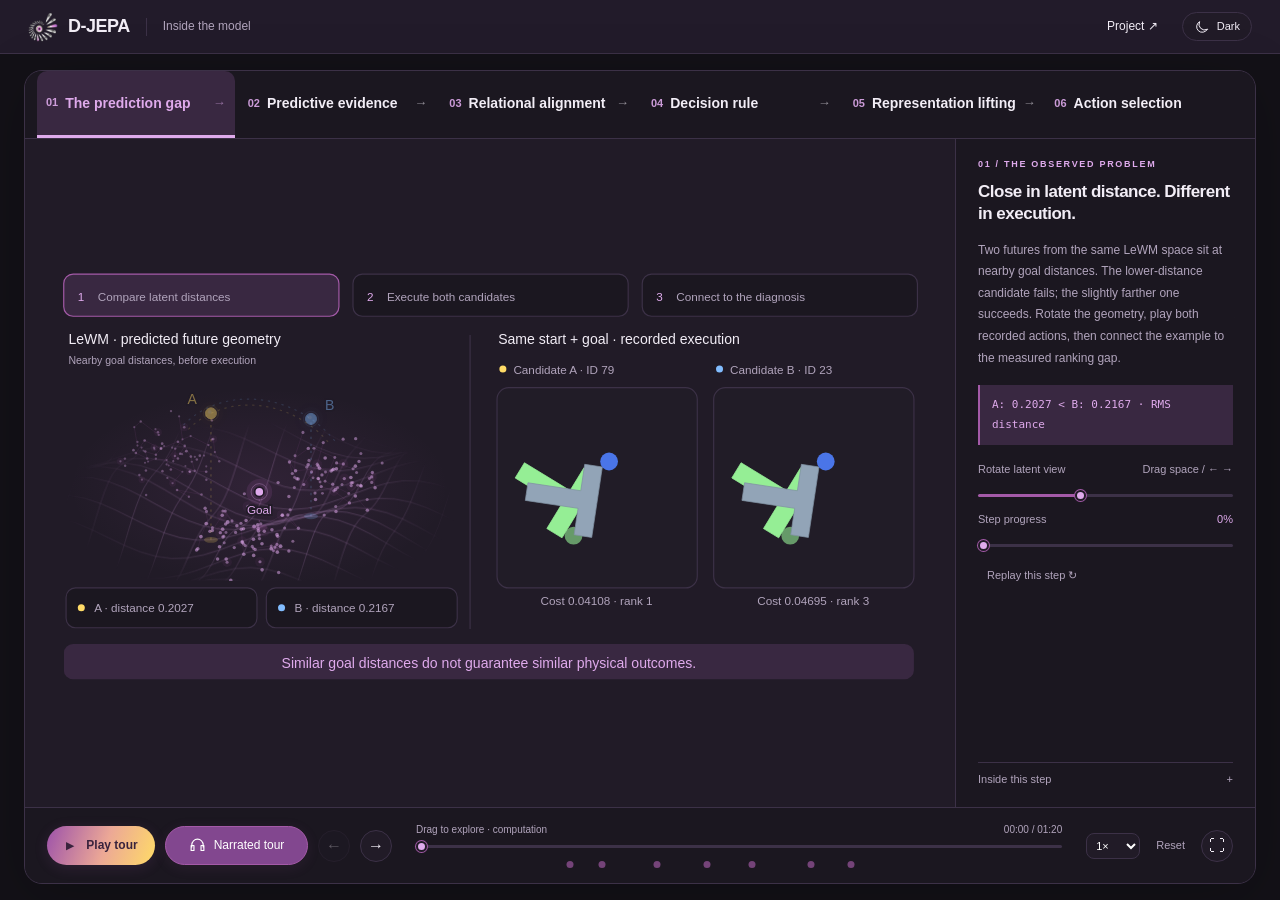
==== docs/explainer.html @ 0fd07d0a "feat: publish anonymous research release" ====
<!DOCTYPE html>
<html lang="en" data-theme="dark">
<head>
  <meta charset="utf-8">
  <meta name="viewport" content="width=device-width, initial-scale=1">
  <meta name="description" content="An interactive tour of D-JEPA: explore candidate futures, relational alignment, complementary predictive geometries and decision-aligned future representations.">
  <meta name="theme-color" content="#19151E">
  <meta property="og:title" content="Inside D-JEPA · Interactive method explainer">
  <meta property="og:description" content="Follow a candidate future from prediction to relational alignment and native-distance selection.">
  <link rel="canonical" href="https://anonymous-for-sub.github.io/D-JEPA/explainer.html">
  <link rel="icon" type="image/svg+xml" href="static/images/branding/jepa-icon-dark.svg" id="site-icon">
  <link rel="stylesheet" href="static/css/explainer.css">
  <title>Inside D-JEPA · An interactive explainer</title>
  <script>try { document.documentElement.dataset.theme = localStorage.getItem('djepa-theme') === 'light' ? 'light' : 'dark'; } catch (_) {}</script>
  <script type="module" src="static/js/explainer.js"></script>
</head>
<body>
  <a class="skip-link" href="#explorer">Skip to interactive diagram</a>
  <header class="explainer-header">
    <a class="brand" href="index.html" aria-label="Back to the D-JEPA project"><img class="logo-dark" src="static/images/branding/jepa-icon-dark.svg" width="30" height="30" alt=""><img class="logo-light" src="static/images/branding/jepa-icon-light.svg" width="30" height="30" alt=""><b>D-JEPA</b><span class="header-divider"></span><span>Inside the model</span></a>
    <div id="narration-caption" class="narration-caption" hidden><p id="narration-subtitle"></p><p id="narration-status" role="status"></p></div>
    <button id="narration-exit" class="narration-exit" type="button" aria-label="Exit narrated tour" title="Exit narration" hidden>×</button>
    <nav aria-label="Page navigation"><a href="index.html">Project <span aria-hidden="true">↗</span></a></nav>
    <button class="theme-toggle" id="theme-toggle" type="button" aria-label="Switch to light theme" aria-pressed="true"><svg viewBox="0 0 24 24" aria-hidden="true"><path class="moon" d="M20 15.5A8.5 8.5 0 0 1 8.5 4 8.5 8.5 0 1 0 20 15.5Z"/><g class="sun"><circle cx="12" cy="12" r="4"/><path d="M12 2v2m0 16v2M2 12h2m16 0h2M5 5l1.5 1.5m11 11L19 19M5 19l1.5-1.5m11-11L19 5"/></g></svg><span id="theme-label">Dark</span></button>
  </header>
  <main>
    <section id="explorer" class="workbench" aria-label="Interactive D-JEPA workbench">
      <nav id="chapters" class="chapter-tabs" aria-label="Method stages">
        <button type="button" data-stage="0" aria-current="step"><span>01</span>The prediction gap<i aria-hidden="true">→</i></button>
        <button type="button" data-stage="1"><span>02</span>Predictive evidence<i aria-hidden="true">→</i></button>
        <button type="button" data-stage="2"><span>03</span>Relational alignment<i aria-hidden="true">→</i></button>
        <button type="button" data-stage="3"><span>04</span>Decision rule<i aria-hidden="true">→</i></button>
        <button type="button" data-stage="4"><span>05</span>Representation lifting<i aria-hidden="true">→</i></button>
        <button type="button" data-stage="5"><span>06</span>Action selection<i aria-hidden="true">→</i></button>
      </nav>
      <div class="stage-topline"><span id="focus-label">A shared start. Different actions.</span><span id="data-badge" class="small-tag">RECORDED EXECUTION</span></div>
      <div id="focus-panel" class="stage-layout">
        <div class="stage-canvas">
          <svg id="architecture" class="context-strip" viewBox="0 0 760 42" role="img" aria-label="Active computation path"></svg>
          <div id="diagram-viewport">
            <svg id="detail-visual" viewBox="0 0 760 360" role="img" aria-label="Selected stage detail"></svg>
            <section id="model-map" aria-label="Locate the operation inside D-JEPA" hidden>
              <div class="model-map-toolbar"><div class="model-map-tabs" role="group" aria-label="Architecture view"><button data-map-mode="overview" aria-pressed="true">Overview</button><button data-map-mode="predictor" aria-pressed="false">Predictor adaptation</button><button data-map-mode="lifting" aria-pressed="false">Ordinal realization</button><button data-map-mode="transport" aria-pressed="false">Temporal transport</button></div><button id="model-map-close" aria-label="Return to detailed animation">Back to detail ↗</button></div>
              <div class="model-map-heading"><h2 id="model-map-title"></h2><p id="model-map-note"></p></div>
              <div class="model-map-canvas"><svg viewBox="0 0 830 375" role="img" aria-label="D-JEPA architecture and active module"></svg></div>
            </section>
            <div id="matrix-tooltip" role="status" hidden></div>
          </div>
          <div id="candidate-controls" class="candidate-controls" aria-label="Trace a candidate"></div>
          <p id="visual-caption" class="visual-caption"></p>
        </div>
        <aside class="inspector">
          <div class="inspector-copy" aria-live="polite">
            <p id="detail-kicker" class="eyebrow"></p><h1 id="detail-title"></h1>
            <p id="detail-description"></p>
          </div>
          <button id="model-map-toggle" class="model-map-toggle" aria-expanded="false" aria-controls="model-map" hidden>Locate in the world model <span aria-hidden="true">↗</span></button>
          <div id="detail-formula" class="formula"></div>
          <div id="stage-options" class="stage-options"></div>
          <div id="experiment-controls">
            <div class="source-control"><span>Predictive sources</span><div class="segmented" role="group" aria-label="Predictive source configuration"><button data-sources="2" aria-pressed="true">Two</button><button data-sources="4" aria-pressed="false">Four</button></div></div>
            <label class="strength-control"><span>Correction bound <output id="strength-value" for="strength">0.20</output></span><input id="strength" type="range" min="0" max="0.2" step="0.005" value="0.2" aria-label="Illustrative correction bound"></label>
            <div class="selection-readout"><span>Base <b id="base-choice">B</b></span><span>→</span><span>Aligned <b id="aligned-choice">A</b></span></div>
          </div>
          <details class="technical-note"><summary>Inside this step <span>+</span></summary><p id="detail-fact"></p><p id="model-note"></p></details>
          <button id="supervision-toggle" class="quiet-button" aria-expanded="false" aria-controls="supervision-panel">Training supervision ↗</button>
        </aside>
      </div>
      <div class="playback">
        <button id="play" class="play-button" aria-label="Play guided tour"><span id="play-symbol">▶</span><span id="play-label">Play tour</span></button>
        <button id="narration-play" class="narration-button" type="button" aria-label="Play narrated tour" aria-pressed="false"><svg viewBox="0 0 24 24" aria-hidden="true"><path d="M4 14v-3a8 8 0 0 1 16 0v3M4 12H3v7h4v-7Zm16 0h1v7h-4v-7Z"/></svg><span id="narration-play-label">Narrated tour</span></button>
        <button id="narration-mute" class="narration-mute" type="button" aria-label="Mute narration" aria-pressed="false" hidden><svg viewBox="0 0 24 24" aria-hidden="true"><path d="M4 9h4l5-4v14l-5-4H4ZM17 8a6 6 0 0 1 0 8M20 5a10 10 0 0 1 0 14"/></svg><span id="narration-mute-label">Sound</span></button>
        <button id="previous" class="icon-button" aria-label="Previous stage">←</button>
        <button id="next" class="icon-button" aria-label="Next stage">→</button>
        <div class="timeline"><div class="timeline-meta"><span id="timeline-label">Candidate futures</span><output id="tour-time">00:00 / 01:20</output></div><input id="tour-seek" type="range" min="0" max="80.36" step=".02" value="0" aria-label="Guided tour timeline"></div>
        <label class="speed-label"><span class="sr-only">Playback speed</span><select id="speed" aria-label="Tour playback speed"><option value=".5">0.5×</option><option value="1" selected>1×</option><option value="1.5">1.5×</option><option value="2">2×</option></select></label>
        <button id="reset" class="quiet-button">Reset</button>
        <button id="fullscreen" class="icon-button" aria-label="Enter fullscreen">⛶</button>
      </div>
      <dialog id="supervision-panel">
        <button id="close-supervision" class="dialog-close" aria-label="Close training explanation">×</button>
        <p class="eyebrow">LEARNING FROM EXECUTED OUTCOMES</p><h2>Teach the relations that determine the action.</h2>
        <div class="training-flow"><span>Candidate futures</span><i>→</i><span>Executed outcomes</span><i>→</i><span>Relational alignment</span></div>
        <p>Successful candidates receive decision mass. Local success–failure pairs sharpen the action boundary; the correction penalty keeps the update localized.</p>
        <div class="formula">L = L<sub>success</sub> + λ<sub>local</sub>L<sub>local</sub> + λ<sub>trust</sub>‖δ‖²</div>
        <p class="dialog-note">Outcomes supervise training. At selection time, the operator consumes predictive evidence.</p>
      </dialog>
      <dialog id="validation-dialog" aria-labelledby="validation-video-title">
        <button id="close-validation" class="dialog-close" aria-label="Close task video">×</button>
        <p class="eyebrow">CROSS-TASK VALIDATION</p>
        <h2 id="validation-video-title"></h2>
        <video id="validation-full-video" controls muted playsinline preload="none"></video>
        <p id="validation-video-detail"></p>
        <a id="validation-video-link" target="_blank" rel="noopener">Open original video ↗</a>
      </dialog>
      <noscript>Enable JavaScript to explore the model, or return to the <a href="index.html">project page</a>.</noscript>
    </section>
  </main>
</body>
</html>
---- docs/static/css/explainer.css ----
:root{color-scheme:light;--page:#f6f4f8;--surface:#faf8fc;--panel:#fff;--chrome:#eee8f2;--ink:#302636;--muted:#766b80;--line:#e6dfeb;--purple:#a45aa8;--accent:#903da0;--purple-soft:#f1e4f5;--gold:#b37922;--gold-fill:#fff3d8;--blue:#8194ab;--peach:#eca896;--scene-bg:#fff;--shadow:0 12px 60px #3420390a}
:root[data-theme=dark]{color-scheme:dark;--page:#131117;--surface:#1b1720;--panel:#211b27;--chrome:#221b2a;--ink:#f2edf6;--muted:#b1a4bc;--line:#3c3147;--accent:#dfaaec;--purple-soft:#392841;--gold:#ffdb67;--gold-fill:#3c3222;--blue:#92a4b7;--scene-bg:#211c27;--shadow:0 12px 60px #0003}
*{box-sizing:border-box}body{margin:0;font:14px/1.6 -apple-system,BlinkMacSystemFont,"Segoe UI",Arial,sans-serif;color:var(--ink);background:var(--page)}button,input,select{font:inherit}button,a,input,select{-webkit-tap-highlight-color:transparent}button{cursor:pointer;color:inherit}a{color:inherit;text-decoration:none}button,select{border:1px solid var(--line);background:var(--panel)}button:disabled{opacity:.3;cursor:default}a:hover,button:hover{color:var(--accent)}:focus-visible{outline:2px solid var(--accent);outline-offset:3px}p,h1,h2{margin:0}[hidden]{display:none!important}.sr-only{position:absolute;width:1px;height:1px;overflow:hidden;clip-path:inset(50%)}.skip-link{position:absolute;top:-100px;z-index:50;padding:12px;background:var(--panel)}.skip-link:focus{top:0}
.explainer-header{height:54px;padding-inline:28px;display:flex;align-items:center;gap:24px;border-bottom:1px solid var(--line);background:var(--chrome)}.brand{display:flex;align-items:center;gap:10px}.brand b{font-size:18px;letter-spacing:-.5px}.brand>span:last-child{font-size:12px;color:var(--muted)}.header-divider{width:1px;height:18px;background:var(--line);margin-inline:6px}.logo-light{display:block}.logo-dark{display:none}[data-theme=dark] .logo-dark{display:block}[data-theme=dark] .logo-light{display:none}.explainer-header nav{margin-left:auto;font-size:12px}.theme-toggle{display:flex;align-items:center;gap:7px;padding:5px 11px;border-radius:22px;font-size:11px}.theme-toggle svg{width:16px;height:16px;fill:none;stroke:currentColor;stroke-width:1.5;stroke-linecap:round}.moon{display:none}[data-theme=dark] .moon{display:block}[data-theme=dark] .sun{display:none}
main{height:calc(100dvh - 54px);padding:16px 24px}.workbench{max-width:1640px;height:100%;margin:auto;display:grid;grid-template-rows:54px 38px minmax(0,1fr) 76px;position:relative;border:1px solid var(--line);border-radius:18px;background:var(--panel);box-shadow:var(--shadow);overflow:hidden}.workbench:fullscreen{max-width:none;width:100vw;height:100dvh;border:0;border-radius:0}.chapter-tabs{display:grid;grid-template-columns:repeat(6,minmax(0,1fr));border-bottom:1px solid var(--line);padding-inline:12px;background:var(--surface)}.chapter-tabs button{border:0;border-bottom:2px solid transparent;background:none;padding:0 7px;display:flex;align-items:center;gap:8px;color:var(--muted);font-size:11px;white-space:nowrap}.chapter-tabs button>span{font-size:9px;opacity:.65}.chapter-tabs button i{font-style:normal;margin-left:auto;opacity:.4}.chapter-tabs button:last-child i{display:none}.chapter-tabs button[aria-current=step]{color:var(--accent);border-color:var(--accent)}.chapter-tabs button.past{color:var(--ink)}.stage-topline{display:flex;align-items:center;justify-content:space-between;padding:0 22px;font-size:11px;color:var(--muted)}.small-tag{font-size:9px;letter-spacing:1px;border:1px solid var(--line);padding:2px 7px;border-radius:20px}.stage-layout{display:grid;grid-template-columns:minmax(0,1fr) 300px;min-height:0}.stage-canvas{display:grid;grid-template-rows:40px minmax(0,1fr) 36px 38px;min-width:0;min-height:0;padding:0 20px}.context-strip{width:100%;height:40px}.context-strip .svg-small{font-size:11px}#diagram-viewport{min-height:0;position:relative;display:flex;align-items:center;justify-content:center;isolation:isolate}#detail-visual{width:100%;height:100%;overflow:visible;font-family:Arial,sans-serif}.inspector{border-left:1px solid var(--line);padding:18px 22px;overflow-y:auto;scrollbar-width:thin;display:flex;flex-direction:column;gap:16px;background:var(--surface)}.eyebrow{font-size:9px;letter-spacing:1.7px;color:var(--accent);font-weight:600}h1{font-size:clamp(21px,1.75vw,28px);line-height:1.25;letter-spacing:-.8px;font-weight:550;margin:10px 0 14px}.inspector-copy>p:last-child{font-size:12px;color:var(--muted);line-height:1.8}.formula{border-left:2px solid var(--purple);background:var(--purple-soft);padding:10px 12px;font:11px/1.8 "SFMono-Regular",Consolas,monospace;overflow-wrap:anywhere;color:var(--accent)}.stage-options{display:flex;flex-wrap:wrap;align-items:center;gap:8px;font-size:11px}.stage-options label{display:flex;align-items:center;gap:9px;color:var(--muted)}.stage-options select{padding:4px 8px;border-radius:8px}.stage-options button,.quiet-button{font-size:11px;padding:5px 9px;border-radius:18px}.quiet-button{border:0;background:transparent;color:var(--muted)}.stage-options .lifting-control{width:100%;flex-direction:column;align-items:stretch}.lifting-control span{display:flex;justify-content:space-between}.stage-options details p{font-size:11px;color:var(--muted)}.segmented{display:inline-flex;padding:3px;border:1px solid var(--line);border-radius:25px;background:var(--panel)}.segmented button{font-size:10px;border:0;border-radius:20px;padding:4px 10px;background:none;color:var(--muted)}.segmented button[aria-pressed=true]{background:var(--purple-soft);color:var(--accent)}#experiment-controls{display:flex;flex-direction:column;gap:14px}.source-control{display:flex;justify-content:space-between;align-items:center;font-size:11px;color:var(--muted)}.strength-control{display:flex;flex-direction:column;gap:7px}.strength-control>span{display:flex;justify-content:space-between;font-size:11px;color:var(--muted)}input[type=range]{width:100%;accent-color:var(--purple);height:15px;margin:0;cursor:pointer}output{font-variant-numeric:tabular-nums;color:var(--accent)}.selection-readout{display:flex;justify-content:center;gap:20px;align-items:center;font-size:11px;color:var(--muted)}.selection-readout b{font-size:18px;font-weight:500;color:var(--gold);margin-left:8px}.selection-readout>span:last-child b{color:var(--accent)}.technical-note{border-top:1px solid var(--line);padding-top:8px;margin-top:auto}summary{cursor:pointer;font-size:11px;color:var(--muted);list-style:none}summary::-webkit-details-marker{display:none}summary span{float:right}.technical-note p{font-size:11px;color:var(--muted);line-height:1.7;margin-top:10px}#supervision-toggle{text-align:left;padding:0;color:var(--accent)}
.candidate-controls{display:flex;align-items:center;justify-content:center;gap:8px}.candidate-controls>span{font-size:10px;color:var(--muted);margin-right:8px}.candidate-controls button{font-size:11px;min-width:29px;height:28px;border-radius:20px;padding:0 9px;transition:background .2s,border-color .2s}.candidate-controls button[aria-pressed=true]{background:var(--purple-soft);border-color:var(--purple);color:var(--accent)}.visual-caption{max-width:770px;justify-self:center;text-align:center;font-size:10px;line-height:1.6;color:var(--muted);padding-top:6px}.playback{display:flex;align-items:center;gap:10px;border-top:1px solid var(--line);padding:10px 22px;background:var(--surface)}.play-button{border:0;border-radius:24px;background:var(--purple-soft);color:var(--accent);font-size:12px;min-width:108px;padding:10px 13px;display:flex;align-items:center;justify-content:center;gap:10px}#play-symbol{font-size:10px;width:12px}.icon-button{width:32px;height:32px;border-radius:50%;font-size:16px}.timeline{flex:1;min-width:80px;margin-inline:14px}.timeline-meta{display:flex;justify-content:space-between;gap:12px;font-size:10px;color:var(--muted);margin-bottom:3px}.timeline-meta output{font-size:10px;color:var(--muted)}.speed-label select{font-size:11px;border-radius:8px;padding:5px}.playback .quiet-button{padding-inline:6px}dialog{max-width:590px;width:calc(100% - 40px);border:1px solid var(--line);border-radius:20px;padding:32px;background:var(--panel);color:var(--ink);box-shadow:var(--shadow)}dialog::backdrop{background:#15101ccc;backdrop-filter:blur(7px)}dialog h2{font-size:25px;line-height:1.3;letter-spacing:-.5px;margin:15px 0}dialog p{font-size:13px;color:var(--muted)}dialog .formula{margin-block:18px}.dialog-close{position:absolute;right:14px;top:10px;border:0;background:none;font-size:24px}.training-flow{display:flex;align-items:center;gap:12px;margin:24px 0;font-size:11px}.training-flow span{border:1px solid var(--line);padding:10px;border-radius:10px}.training-flow i{font-style:normal;color:var(--accent)}.dialog-note{font-size:11px}
.svg-label{fill:var(--ink);font-size:12px;font-weight:500}.svg-small{fill:var(--muted);font-size:10px}.svg-tiny{fill:var(--muted);font-size:9px}.svg-mono{fill:var(--muted);font:10px Consolas,monospace}.svg-title{fill:var(--ink);font-size:16px;font-weight:500}.svg-accent{fill:var(--accent)}.svg-gold{fill:var(--gold)}.svg-hero{fill:var(--ink);font-size:22px;letter-spacing:-.5px}.detail-line{fill:none;stroke:var(--line)}.trace-line{fill:none;stroke:var(--purple);stroke-width:2;stroke-linecap:round}.attention-edge{fill:none;stroke:var(--purple)}.candidate-mark{cursor:pointer}.candidate-mark:hover .candidate-hit,.candidate-mark:focus-visible .candidate-hit{stroke:var(--accent);stroke-width:1.5}.candidate-mark:focus-visible{outline:none}.matrix-cell{cursor:crosshair}.matrix-cell:hover rect{stroke:var(--gold);stroke-width:2;opacity:1}.phase-group{transition:opacity .35s}.trace-badge{fill:var(--purple-soft);stroke:var(--purple)}#matrix-tooltip{position:absolute;bottom:10px;left:50%;transform:translateX(-50%);border:1px solid var(--line);background:var(--panel);padding:7px 13px;border-radius:9px;color:var(--ink);font:11px/1.5 Arial,sans-serif;box-shadow:var(--shadow);pointer-events:none;white-space:nowrap}.stage-enter{animation:stage-enter .45s ease both}@keyframes stage-enter{from{opacity:0;transform:translateY(8px)}to{opacity:1;transform:translateY(0)}}.running .attention-edge{stroke-dasharray:5 7;animation:flow 1.5s linear infinite}@keyframes flow{to{stroke-dashoffset:-48}}.record-chip{fill:var(--gold-fill);stroke:var(--gold)}.phase-status{font-size:10px;color:var(--accent)}
@media(min-width:1550px){.stage-layout{grid-template-columns:minmax(0,1fr) 340px}.inspector{padding:25px 28px;gap:20px}}
@media(max-height:800px) and (min-width:901px){main{padding:10px 18px}.workbench{grid-template-rows:46px 32px minmax(0,1fr) 65px}.stage-canvas{grid-template-rows:32px minmax(0,1fr) 32px 34px}.context-strip{height:32px}.inspector{padding:12px 17px;gap:11px}h1{font-size:22px;margin:8px 0 10px}.inspector-copy>p:last-child{line-height:1.65;font-size:11px}.formula{padding:7px 10px;font-size:10px}.stage-options{gap:6px}#experiment-controls{gap:9px}.playback{padding:9px 18px}}
@media(max-width:1100px){.stage-layout{grid-template-columns:minmax(0,1fr) 260px}.chapter-tabs button{font-size:10px;gap:4px}.chapter-tabs button>span{display:none}.stage-canvas{padding-inline:12px}.inspector{padding-inline:15px}.stage-topline{padding-inline:16px}.chapter-tabs{padding-inline:8px}}
@media(max-width:900px){.explainer-header{padding-inline:16px}.brand>span:last-child{font-size:10px}.brand b{font-size:16px}.explainer-header nav{display:none}.theme-toggle{margin-left:auto}main{height:auto;min-height:calc(100dvh - 54px);padding:12px}.workbench{height:auto;grid-template-rows:48px 38px auto 70px;overflow:clip}.chapter-tabs{overflow-x:auto;display:flex}.chapter-tabs button{min-width:max-content;padding-inline:12px;gap:8px;font-size:11px}.chapter-tabs button i{display:none}.stage-layout{display:flex;flex-direction:column}.stage-canvas{height:430px;padding:0 9px;grid-template-rows:32px minmax(0,1fr) 36px 44px}.inspector{border-left:0;border-top:1px solid var(--line);padding:20px;overflow:visible;gap:14px}.inspector h1{font-size:25px}.technical-note{margin-top:0}.stage-topline{font-size:10px;gap:8px}.small-tag{font-size:8px;letter-spacing:.5px}.playback{padding-inline:12px;gap:6px;position:sticky;bottom:0;z-index:5}.playback .quiet-button,.playback #fullscreen{display:none}.timeline{margin-inline:4px}.timeline-meta #timeline-label{display:none}.timeline-meta{justify-content:flex-end}.play-button{min-width:82px;padding:9px;font-size:10px}.icon-button{width:26px;height:26px}.visual-caption{font-size:9px}.workbench:fullscreen .stage-layout{overflow-y:auto}.workbench:fullscreen{grid-template-rows:48px 38px minmax(0,1fr) 70px}.source-control{justify-content:flex-start;gap:16px}}
input[type=range]{appearance:none;-webkit-appearance:none;background:transparent;height:16px}input[type=range]::-webkit-slider-runnable-track{height:3px;border-radius:4px;background:linear-gradient(to right,var(--purple) var(--fill,0%),var(--line) var(--fill,0%))}input[type=range]::-webkit-slider-thumb{appearance:none;-webkit-appearance:none;width:11px;height:11px;margin-top:-4px;border:2px solid var(--panel);border-radius:50%;background:var(--accent);box-shadow:0 0 0 1px var(--purple)}input[type=range]::-moz-range-track{height:3px;border-radius:4px;background:var(--line)}input[type=range]::-moz-range-progress{height:3px;background:var(--purple)}input[type=range]::-moz-range-thumb{width:9px;height:9px;border:2px solid var(--panel);border-radius:50%;background:var(--accent)}.record-hit{cursor:pointer}.record-hit:hover,.record-hit:focus-visible{stroke:var(--accent);stroke-width:1.5;outline:none}
@media(max-width:900px){.context-strip{display:block;height:0;visibility:hidden}.stage-canvas{grid-template-rows:0 minmax(0,1fr) 36px 44px}.stage-canvas #detail-visual{overflow:hidden}#diagram-viewport:not(.recorded){overflow-x:auto;justify-content:flex-start}#diagram-viewport:not(.recorded) #detail-visual{min-width:680px;flex-shrink:0}}
.compare-button{width:100%;border:1px solid var(--purple)!important;color:var(--accent);background:var(--purple-soft);touch-action:none;user-select:none}.compare-button[aria-pressed=true]{background:var(--gold-fill);border-color:var(--gold)!important;color:var(--gold)}.timeline{position:relative}.timeline-markers{height:8px;position:relative;margin-inline:5px}.timeline-markers button{position:absolute;transform:translateX(-50%);top:0;width:7px;height:7px;border:0;border-radius:50%;background:var(--purple);padding:0;opacity:.65}.timeline-markers button:hover,.timeline-markers button:focus-visible{opacity:1;background:var(--gold);outline-offset:2px}.trace-muted{opacity:.20!important}.boundary-muted{opacity:.30}.trace-focused>circle{stroke:var(--accent);stroke-width:1.5}[data-lift-step]{cursor:pointer;outline:none}[data-lift-step]:hover rect,[data-lift-step]:focus-visible rect{stroke:var(--accent);stroke-width:1.5}.timeline-meta{margin-bottom:0}.stage-options .compare-button{font-size:10px;padding-block:6px}
[data-evidence-step]{cursor:pointer;outline:none}[data-evidence-step]:hover rect,[data-evidence-step]:focus-visible rect{stroke:var(--accent);stroke-width:1.5}html[data-stage="1"] .strength-control,html[data-stage="1"] .selection-readout{display:none}
[data-problem-step]{cursor:pointer;outline:none}[data-problem-step]:hover rect,[data-problem-step]:focus-visible rect{stroke:var(--accent);stroke-width:1.5}
#pair-orbit-hit{cursor:grab;touch-action:none;outline:none}#pair-orbit-hit:active{cursor:grabbing}#pair-orbit-hit:focus-visible{stroke:var(--purple);stroke-dasharray:3 5}#pair-clock{font-variant-numeric:tabular-nums}
.validation-media{width:100%;height:100%;display:flex;align-items:center;justify-content:center;overflow:hidden;border-radius:5px;background:var(--panel)}.validation-media video{width:100%;height:100%;object-fit:contain;display:block}.validation-hit{cursor:pointer;outline:none}.validation-hit:hover,.validation-hit:focus-visible{stroke:var(--accent);stroke-width:1.5}#validation-dialog{max-width:1100px;width:calc(100% - 44px);padding:26px}#validation-full-video{width:100%;max-height:66dvh;display:block;border-radius:10px;background:var(--panel);margin-block:16px}#validation-video-detail{font-size:12px}#validation-video-link{display:inline-block;margin-top:12px;font-size:12px;color:var(--accent)}
[data-relation-step]{cursor:pointer;outline:none}[data-relation-step]:hover rect,[data-relation-step]:focus-visible rect{stroke:var(--accent);stroke-width:1.5}
/* Clearer navigation, less peripheral chrome; scientific detail remains in the inspector. */
.stage-topline,.context-strip,.visual-caption{display:none!important}.workbench{grid-template-rows:68px minmax(0,1fr) 76px}.chapter-tabs{grid-row:1;padding-inline:12px;gap:4px}.stage-layout{grid-row:2}.playback{grid-row:3}.stage-canvas{grid-template-rows:minmax(0,1fr) 40px;padding-top:12px}#diagram-viewport{grid-row:1}.candidate-controls{grid-row:2}html[data-stage="0"] .stage-canvas{grid-template-rows:minmax(0,1fr)}html[data-stage="0"] .candidate-controls{display:none}.chapter-tabs button{font-size:14px;font-weight:600;gap:7px;color:var(--ink);padding-inline:9px;border-radius:10px 10px 0 0}.chapter-tabs button>span{display:inline;font-size:11px;opacity:.9;color:var(--accent)}.chapter-tabs button i{font-size:13px;opacity:.55}.chapter-tabs button[aria-current=step]{background:var(--purple-soft);border-bottom-width:3px}.play-button{background:linear-gradient(110deg,#A45AA8 5%,#ECA896 54%,#FFDB67 100%);color:#39233D;font-weight:650;box-shadow:0 3px 14px #a45aa826}.play-button:hover{color:#39233D;filter:brightness(1.06)}
@media(max-width:1200px) and (min-width:901px){.chapter-tabs button{font-size:12px;padding-inline:5px;gap:5px}.chapter-tabs button i{display:none}}
@media(max-width:900px){.workbench{grid-template-rows:62px auto 70px}.workbench:fullscreen{grid-template-rows:62px minmax(0,1fr) 70px}.chapter-tabs button{font-size:14px;padding-inline:14px;gap:8px}.chapter-tabs button>span{display:inline}.stage-canvas{grid-template-rows:minmax(0,1fr) 40px}.play-button{font-size:12px}.workbench:fullscreen .stage-layout{grid-row:2}}
@media(prefers-reduced-motion:reduce){*,*:before,*:after{animation:none!important;transition:none!important}}
/* The model locator occupies the existing canvas, never another page section. */
.model-map-toggle{display:flex;align-items:center;justify-content:space-between;width:100%;border:1px solid var(--line);border-radius:9px;padding:8px 10px;background:var(--panel);color:var(--accent);font-size:11px;text-align:left}
.model-map-toggle[aria-expanded=true]{border-color:var(--purple);background:var(--purple-soft)}
#model-map{position:absolute;inset:0;z-index:3;display:grid;grid-template-rows:auto auto minmax(0,1fr);background:var(--panel);padding:5px 7px 8px;animation:map-enter .4s ease both}
.model-map-toolbar{display:flex;justify-content:space-between;align-items:center;gap:8px;padding:0 8px 12px}.model-map-tabs{display:flex;gap:3px;padding:3px;border:1px solid var(--line);border-radius:20px;background:var(--surface)}.model-map-tabs button{border:0;background:none;border-radius:16px;font-size:11px;padding:5px 10px;color:var(--muted)}.model-map-tabs button[aria-pressed=true]{background:var(--purple-soft);color:var(--accent)}#model-map-close{border:0;background:none;font-size:11px;color:var(--muted);white-space:nowrap}
.model-map-heading{padding:0 13px 5px}.model-map-heading h2{font-size:19px;line-height:1.3;font-weight:550;letter-spacing:-.4px}.model-map-heading p{font-size:11px;line-height:1.5;color:var(--muted);margin-top:5px}.model-map-canvas{min-height:0;display:flex;align-items:center;justify-content:center;overflow:auto}.model-map-canvas svg{display:block;width:100%;height:100%;font-family:Arial,sans-serif;max-height:480px}
.map-node rect{fill:var(--surface);stroke:var(--line);stroke-width:1.2}.map-predictor>rect{fill:var(--surface);stroke:var(--blue);stroke-opacity:.6;stroke-width:1.2}.map-node.map-active rect{fill:var(--purple-soft);stroke:var(--purple);stroke-width:1.5;fill-opacity:var(--map-light,1)}.map-label{font-size:12px;fill:var(--ink);font-weight:500}.map-small{font-size:10px;fill:var(--muted)}.map-takeaway{font-size:12px;fill:var(--accent)}.map-wire{fill:none;stroke:var(--muted);stroke-width:1.1;stroke-opacity:.5}.map-complementary{stroke-dasharray:4 4}.map-flow{fill:none;stroke:var(--purple);stroke-width:2;stroke-linecap:round}.map-packet{fill:var(--gold)}
.model-map-tabs{max-width:100%;overflow-x:auto}.model-map-tabs button{flex-shrink:0}
.model-map-open>#detail-visual{visibility:hidden}
[data-map-node=projection] text{font-size:10px}
#diagram-viewport.model-map-open>#detail-visual{opacity:0;pointer-events:none;transform:scale(.96);min-width:0!important}#detail-visual{transition:opacity .3s ease,transform .4s ease}.model-map-open~.candidate-controls{visibility:hidden}
@keyframes map-enter{from{opacity:0;transform:scale(.97)}to{opacity:1;transform:scale(1)}}
@media(max-width:1100px){.model-map-tabs button{font-size:10px;padding:5px 7px}.model-map-heading h2{font-size:17px}}
@media(max-width:900px){#model-map{padding:5px 0}.model-map-toolbar{flex-wrap:wrap;padding-bottom:8px}.model-map-heading{padding-inline:8px}.model-map-canvas{justify-content:flex-start}.model-map-canvas svg{min-width:690px;flex-shrink:0}.model-map-heading p{font-size:11px}.model-map-heading h2{font-size:17px}.model-map-tabs button{font-size:10px}}
/* Softer inspector hierarchy and bright, theme-aware measured-pair beacons. */
:root{--pair-a:#FFDB67;--pair-b:#82BDFF;--pair-a-label:#916900;--pair-b-label:#286BBE;--caption-gold:#916900}
:root[data-theme=dark]{--pair-a-label:#FFDB67;--pair-b-label:#82BDFF;--caption-gold:#FFDB67}
.inspector #detail-title{font-size:clamp(17px,1.3vw,21px);line-height:1.3;letter-spacing:-.5px}
.narration-caption #narration-subtitle{font-size:19px;color:var(--caption-gold);line-height:1.5}
@media(max-height:800px) and (min-width:901px){.inspector #detail-title{font-size:17px}}
@media(max-width:1100px) and (min-width:901px){.narration-caption #narration-subtitle{font-size:18px}}
@media(max-width:900px){.inspector #detail-title{font-size:20px}.narration-caption #narration-subtitle{font-size:17px}}
/* Narrated mode shares the workbench, but has its own audio-led controls. */
.narration-button,.narration-mute{display:flex;align-items:center;justify-content:center;gap:8px;flex-shrink:0;border-radius:24px;padding:9px 13px;font-size:12px;white-space:nowrap}.narration-button{background:#82478f;color:#fff;border-color:#a45aa8;box-shadow:0 3px 14px #a45aa81a;min-width:143px}.narration-button:hover{background:#9454a0;color:#fff}.narration-button[aria-pressed=true]{box-shadow:0 0 0 2px var(--panel),0 0 0 3px var(--purple)}.narration-button svg,.narration-mute svg{width:17px;height:17px;fill:none;stroke:currentColor;stroke-width:1.6;stroke-linecap:round;stroke-linejoin:round}.narration-mute{background:var(--purple-soft);color:var(--accent);padding-inline:10px;font-size:11px}.narration-mute[aria-pressed=true] svg{opacity:.4}.narration-caption{flex:1;min-width:0;text-align:center;max-width:1060px;margin:auto}.narration-caption p{font:16px/1.5 Arial,sans-serif;color:var(--ink);text-wrap:pretty}.narration-caption #narration-status{font-size:11px;line-height:1.3;color:var(--accent)}.narration-caption #narration-status:empty{display:none}.narration-exit{border:0;background:none;font-size:22px;color:var(--muted);padding:4px 8px}.narrating .explainer-header{height:104px;gap:16px}.narrating .brand .header-divider,.narrating .brand>span:last-child{display:none}.narrating main{height:calc(100dvh - 104px)}.narrating .timeline-markers{visibility:hidden}.narrating .explainer-header nav{margin-left:0;white-space:nowrap}.narrating .playback{gap:8px}.narrating .timeline{margin-inline:6px}
@media(max-width:1100px) and (min-width:901px){.narration-caption p{font-size:15px}.narration-mute span{display:none}.narration-button{min-width:130px;padding-inline:10px}}
@media(max-width:900px){.narrating .explainer-header{height:auto;min-height:112px;display:grid;grid-template-columns:1fr auto auto;padding:10px 16px;gap:6px 10px}.narrating .narration-caption{grid-row:2;grid-column:1/-1;min-height:66px;padding:5px 0}.narrating .narration-caption p{font-size:14px;line-height:1.45}.narrating .narration-exit{grid-column:2;grid-row:1}.narrating .theme-toggle{grid-column:3;grid-row:1}.narrating main{height:auto;min-height:0}.playback{flex-wrap:wrap;min-height:110px;align-content:center;gap:8px}.workbench{grid-template-rows:62px auto 110px}.workbench:fullscreen{grid-template-rows:62px minmax(0,1fr) 110px}.narration-button{font-size:11px;padding:8px 11px;min-width:129px}.playback .timeline{order:10;flex-basis:100%;margin-inline:2px}.narration-mute{padding:7px}.narration-mute span{display:none}.narrating .playback #previous,.narrating .playback #next{display:none}.narrating .narration-button{min-width:141px}.playback .timeline-meta{display:none}}
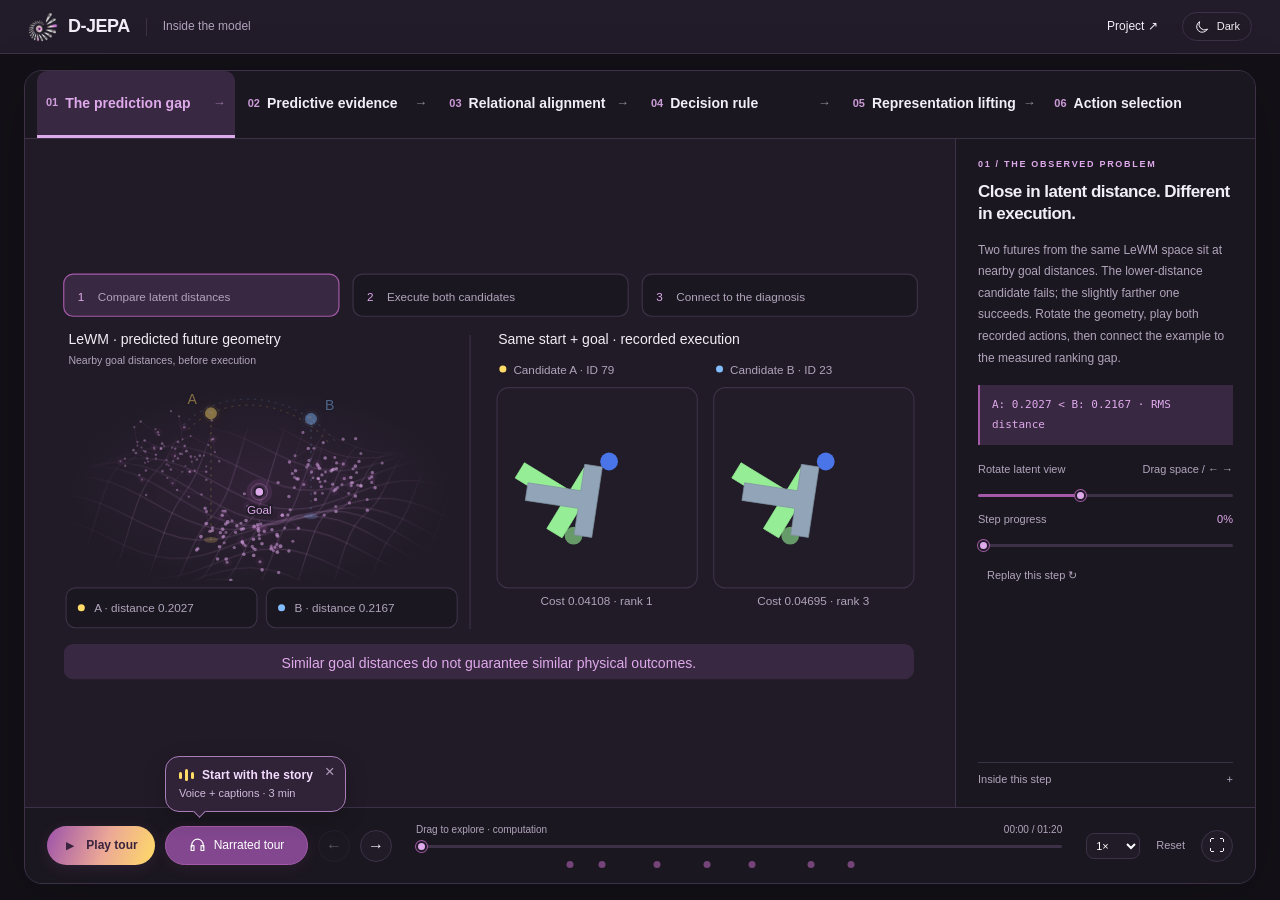
==== commit c15411bc: "fix(site): guide tours and gate task videos" ====
--- a/docs/explainer.html
+++ b/docs/explainer.html
@@ -10,6 +10,8 @@
   <link rel="canonical" href="https://anonymous-for-sub.github.io/D-JEPA/explainer.html">
   <link rel="icon" type="image/svg+xml" href="static/images/branding/jepa-icon-dark.svg" id="site-icon">
   <link rel="stylesheet" href="static/css/explainer.css">
+  <link rel="stylesheet" href="static/css/tour-guide.css">
+  <script defer src="static/js/tour-guide.js"></script>
   <title>Inside D-JEPA · An interactive explainer</title>
   <script>try { document.documentElement.dataset.theme = localStorage.getItem('djepa-theme') === 'light' ? 'light' : 'dark'; } catch (_) {}</script>
   <script type="module" src="static/js/explainer.js"></script>
@@ -68,7 +70,14 @@
       </div>
       <div class="playback">
         <button id="play" class="play-button" aria-label="Play guided tour"><span id="play-symbol">▶</span><span id="play-label">Play tour</span></button>
-        <button id="narration-play" class="narration-button" type="button" aria-label="Play narrated tour" aria-pressed="false"><svg viewBox="0 0 24 24" aria-hidden="true"><path d="M4 14v-3a8 8 0 0 1 16 0v3M4 12H3v7h4v-7Zm16 0h1v7h-4v-7Z"/></svg><span id="narration-play-label">Narrated tour</span></button>
+        <div class="guide-anchor">
+          <button id="narration-play" class="narration-button" type="button" aria-label="Play narrated tour" aria-pressed="false"><svg viewBox="0 0 24 24" aria-hidden="true"><path d="M4 14v-3a8 8 0 0 1 16 0v3M4 12H3v7h4v-7Zm16 0h1v7h-4v-7Z"/></svg><span id="narration-play-label">Narrated tour</span></button>
+          <div class="tour-guide tour-guide--narration" data-tour-guide data-guide-target="narration-play" hidden>
+            <span class="guide-heading"><span class="guide-signal" aria-hidden="true"><i></i><i></i><i></i></span>Start with the story</span>
+            <span class="guide-copy">Voice + captions · 3 min</span>
+            <button class="guide-dismiss" data-guide-dismiss type="button" aria-label="Dismiss narrated tour hint">×</button>
+          </div>
+        </div>
         <button id="narration-mute" class="narration-mute" type="button" aria-label="Mute narration" aria-pressed="false" hidden><svg viewBox="0 0 24 24" aria-hidden="true"><path d="M4 9h4l5-4v14l-5-4H4ZM17 8a6 6 0 0 1 0 8M20 5a10 10 0 0 1 0 14"/></svg><span id="narration-mute-label">Sound</span></button>
         <button id="previous" class="icon-button" aria-label="Previous stage">←</button>
         <button id="next" class="icon-button" aria-label="Next stage">→</button>
--- a/docs/static/css/tour-guide.css
+++ b/docs/static/css/tour-guide.css
@@ -0,0 +1,27 @@
+/* Small, anchored invitations; no modal, dependency or tracking. */
+.guide-anchor { position: relative; display: inline-flex; flex: 0 0 auto; }
+.resource-links { align-items: flex-start; }
+.guide-anchor--entry { margin-bottom: 54px; }
+.tour-guide { position: absolute; z-index: 12; width: max-content; max-width: 228px; padding: 10px 32px 10px 13px; border: 1px solid #c395da; border-radius: 14px; background: #fbf5ff; color: #523063; box-shadow: 0 6px 22px #643b8218; text-align: left; font: 12px/1.4 Arial, sans-serif; white-space: normal; animation: guide-arrive .6s ease-out both; }
+.tour-guide[hidden] { display: none !important; }
+[data-theme="dark"] .tour-guide { background: #302338; border-color: #a87db9; color: #f4dcff; box-shadow: 0 6px 22px #0003; }
+.tour-guide::before { content: ""; position: absolute; width: 8px; height: 8px; background: inherit; border-top: 1px solid #c395da; border-left: 1px solid #c395da; }
+[data-theme="dark"] .tour-guide::before { border-color: #a87db9; }
+.tour-guide--entry { top: calc(100% + 12px); left: 0; }
+.tour-guide--entry::before { top: -5px; left: 29px; transform: rotate(45deg); }
+.tour-guide--narration { bottom: calc(100% + 14px); left: 0; }
+.tour-guide--narration::before { bottom: -5px; left: 29px; transform: rotate(225deg); }
+.guide-heading { display: flex; align-items: center; gap: 8px; font-weight: 600; letter-spacing: .01em; }
+.guide-copy { display: block; margin-top: 2px; font-size: 11px; opacity: .82; }
+.guide-signal { display: inline-flex; align-items: center; gap: 3px; height: 13px; color: #9954ac; }
+[data-theme="dark"] .guide-signal { color: #ffdb67; }
+.guide-signal i { display: block; width: 3px; height: 7px; border-radius: 3px; background: currentColor; animation: guide-wave 2.4s ease-in-out infinite; }
+.guide-signal i:nth-child(2) { animation-delay: .18s; height: 12px; }
+.guide-signal i:nth-child(3) { animation-delay: .36s; }
+.guide-dismiss { position: absolute; top: 3px; right: 3px; display: grid; place-items: center; width: 25px; height: 25px; min-width: 0; padding: 0; border: 0; border-radius: 50%; background: transparent; color: inherit; font: 17px Arial, sans-serif; cursor: pointer; opacity: .65; }
+.guide-dismiss:hover, .guide-dismiss:focus-visible { opacity: 1; background: #a45aa81c; }
+.guide-target { animation: guide-halo 3s ease-in-out 3; }
+@keyframes guide-halo { 0%,100% { box-shadow: 0 0 0 0 #b57ccb00; } 45% { box-shadow: 0 0 0 5px #b57ccb27; } }
+@keyframes guide-wave { 0%,65%,100% { transform: scaleY(.6); opacity: .6; } 25% { transform: scaleY(1); opacity: 1; } }
+@keyframes guide-arrive { from { opacity: .8; translate: 0 5px; } to { opacity: 1; translate: 0 0; } }
+@media (prefers-reduced-motion: reduce) { .tour-guide, .guide-signal i, .guide-target { animation: none; } }
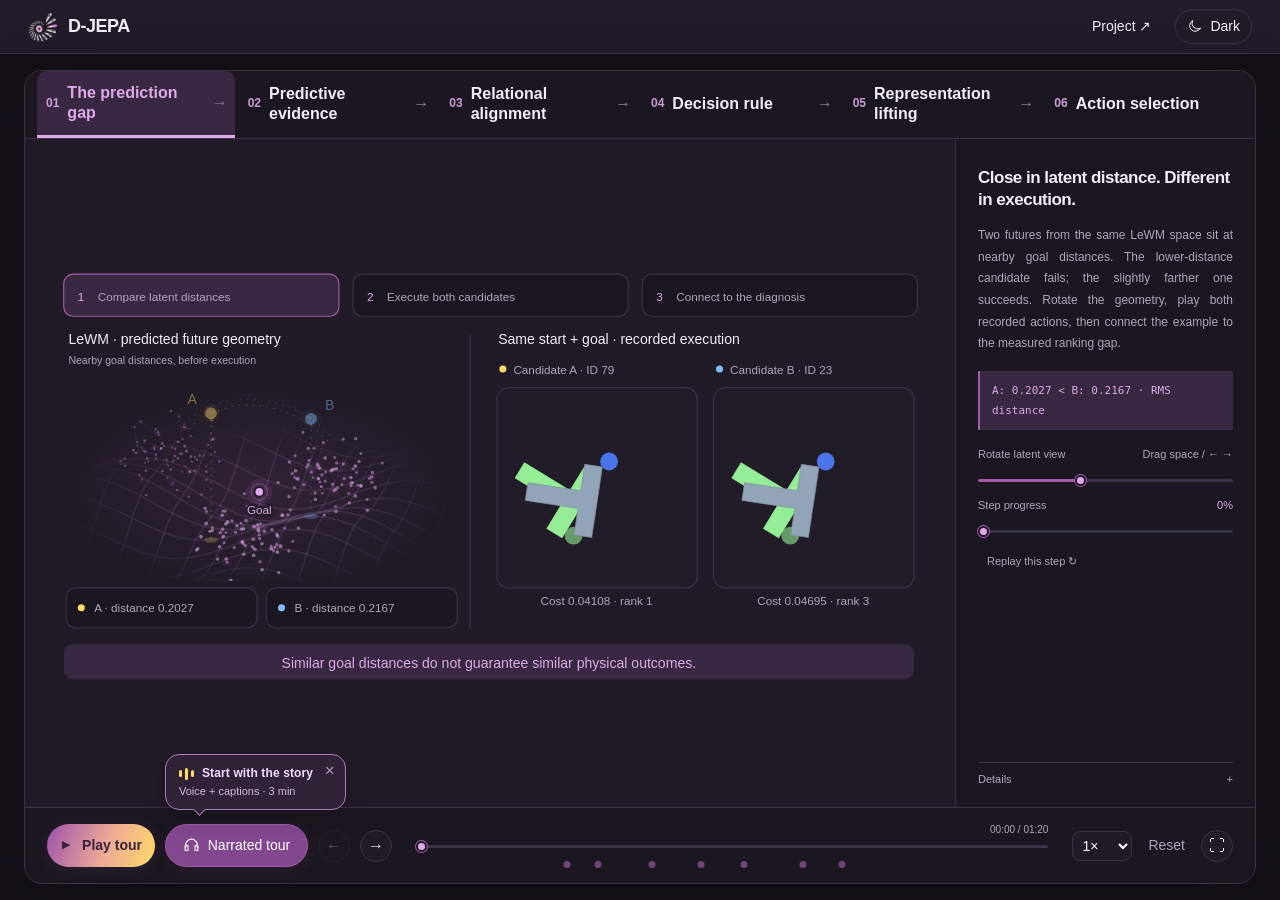
==== commit e20ccf62: "feat(site): refine controls and evidence viewers" ====
--- a/docs/explainer.html
+++ b/docs/explainer.html
@@ -19,7 +19,7 @@
 <body>
   <a class="skip-link" href="#explorer">Skip to interactive diagram</a>
   <header class="explainer-header">
-    <a class="brand" href="index.html" aria-label="Back to the D-JEPA project"><img class="logo-dark" src="static/images/branding/jepa-icon-dark.svg" width="30" height="30" alt=""><img class="logo-light" src="static/images/branding/jepa-icon-light.svg" width="30" height="30" alt=""><b>D-JEPA</b><span class="header-divider"></span><span>Inside the model</span></a>
+    <a class="brand" href="index.html" aria-label="Back to the D-JEPA project"><img class="logo-dark" src="static/images/branding/jepa-icon-dark.svg" width="30" height="30" alt=""><img class="logo-light" src="static/images/branding/jepa-icon-light.svg" width="30" height="30" alt=""><b>D-JEPA</b></a>
     <div id="narration-caption" class="narration-caption" hidden><p id="narration-subtitle"></p><p id="narration-status" role="status"></p></div>
     <button id="narration-exit" class="narration-exit" type="button" aria-label="Exit narrated tour" title="Exit narration" hidden>×</button>
     <nav aria-label="Page navigation"><a href="index.html">Project <span aria-hidden="true">↗</span></a></nav>
@@ -28,12 +28,12 @@
   <main>
     <section id="explorer" class="workbench" aria-label="Interactive D-JEPA workbench">
       <nav id="chapters" class="chapter-tabs" aria-label="Method stages">
-        <button type="button" data-stage="0" aria-current="step"><span>01</span>The prediction gap<i aria-hidden="true">→</i></button>
-        <button type="button" data-stage="1"><span>02</span>Predictive evidence<i aria-hidden="true">→</i></button>
-        <button type="button" data-stage="2"><span>03</span>Relational alignment<i aria-hidden="true">→</i></button>
-        <button type="button" data-stage="3"><span>04</span>Decision rule<i aria-hidden="true">→</i></button>
-        <button type="button" data-stage="4"><span>05</span>Representation lifting<i aria-hidden="true">→</i></button>
-        <button type="button" data-stage="5"><span>06</span>Action selection<i aria-hidden="true">→</i></button>
+        <button type="button" data-stage="0" aria-current="step"><span>01</span><strong class="chapter-label">The prediction gap</strong><i aria-hidden="true">→</i></button>
+        <button type="button" data-stage="1"><span>02</span><strong class="chapter-label">Predictive evidence</strong><i aria-hidden="true">→</i></button>
+        <button type="button" data-stage="2"><span>03</span><strong class="chapter-label">Relational alignment</strong><i aria-hidden="true">→</i></button>
+        <button type="button" data-stage="3"><span>04</span><strong class="chapter-label">Decision rule</strong><i aria-hidden="true">→</i></button>
+        <button type="button" data-stage="4"><span>05</span><strong class="chapter-label">Representation lifting</strong><i aria-hidden="true">→</i></button>
+        <button type="button" data-stage="5"><span>06</span><strong class="chapter-label">Action selection</strong><i aria-hidden="true">→</i></button>
       </nav>
       <div class="stage-topline"><span id="focus-label">A shared start. Different actions.</span><span id="data-badge" class="small-tag">RECORDED EXECUTION</span></div>
       <div id="focus-panel" class="stage-layout">
@@ -53,7 +53,7 @@
         </div>
         <aside class="inspector">
           <div class="inspector-copy" aria-live="polite">
-            <p id="detail-kicker" class="eyebrow"></p><h1 id="detail-title"></h1>
+            <h1 id="detail-title"></h1>
             <p id="detail-description"></p>
           </div>
           <button id="model-map-toggle" class="model-map-toggle" aria-expanded="false" aria-controls="model-map" hidden>Locate in the world model <span aria-hidden="true">↗</span></button>
@@ -64,7 +64,7 @@
             <label class="strength-control"><span>Correction bound <output id="strength-value" for="strength">0.20</output></span><input id="strength" type="range" min="0" max="0.2" step="0.005" value="0.2" aria-label="Illustrative correction bound"></label>
             <div class="selection-readout"><span>Base <b id="base-choice">B</b></span><span>→</span><span>Aligned <b id="aligned-choice">A</b></span></div>
           </div>
-          <details class="technical-note"><summary>Inside this step <span>+</span></summary><p id="detail-fact"></p><p id="model-note"></p></details>
+          <details class="technical-note"><summary>Details <span>+</span></summary><p id="detail-fact"></p><p id="model-note"></p></details>
           <button id="supervision-toggle" class="quiet-button" aria-expanded="false" aria-controls="supervision-panel">Training supervision ↗</button>
         </aside>
       </div>
@@ -81,7 +81,7 @@
         <button id="narration-mute" class="narration-mute" type="button" aria-label="Mute narration" aria-pressed="false" hidden><svg viewBox="0 0 24 24" aria-hidden="true"><path d="M4 9h4l5-4v14l-5-4H4ZM17 8a6 6 0 0 1 0 8M20 5a10 10 0 0 1 0 14"/></svg><span id="narration-mute-label">Sound</span></button>
         <button id="previous" class="icon-button" aria-label="Previous stage">←</button>
         <button id="next" class="icon-button" aria-label="Next stage">→</button>
-        <div class="timeline"><div class="timeline-meta"><span id="timeline-label">Candidate futures</span><output id="tour-time">00:00 / 01:20</output></div><input id="tour-seek" type="range" min="0" max="80.36" step=".02" value="0" aria-label="Guided tour timeline"></div>
+        <div class="timeline"><div class="timeline-meta"><span id="timeline-label" hidden aria-hidden="true"></span><output id="tour-time">00:00 / 01:20</output></div><input id="tour-seek" type="range" min="0" max="80.36" step=".02" value="0" aria-label="Guided tour timeline"></div>
         <label class="speed-label"><span class="sr-only">Playback speed</span><select id="speed" aria-label="Tour playback speed"><option value=".5">0.5×</option><option value="1" selected>1×</option><option value="1.5">1.5×</option><option value="2">2×</option></select></label>
         <button id="reset" class="quiet-button">Reset</button>
         <button id="fullscreen" class="icon-button" aria-label="Enter fullscreen">⛶</button>
--- a/docs/static/css/explainer.css
+++ b/docs/static/css/explainer.css
@@ -44,6 +44,19 @@
 @media(max-height:800px) and (min-width:901px){.inspector #detail-title{font-size:17px}}
 @media(max-width:1100px) and (min-width:901px){.narration-caption #narration-subtitle{font-size:18px}}
 @media(max-width:900px){.inspector #detail-title{font-size:20px}.narration-caption #narration-subtitle{font-size:17px}}
+/* Readable navigation without competing sidebar micro-headings. */
+.inspector-copy #detail-description,.technical-note p{text-align:justify;text-align-last:left;hyphens:auto}
+.chapter-tabs button{display:grid;grid-template-columns:auto minmax(0,1fr) 12px;column-gap:8px;font-size:16px;white-space:normal;text-align:left;line-height:1.25}
+.chapter-tabs .chapter-label{font:inherit;font-weight:600;min-width:0}
+.chapter-tabs button>span{font-size:12px;align-self:center}
+.chapter-tabs button i{font-size:16px;line-height:1;margin:0;justify-self:center;align-self:center}
+.chapter-tabs button:last-child{grid-template-columns:auto minmax(0,1fr)}
+.explainer-header nav,.explainer-header .theme-toggle{font-size:14px}
+.playback .play-button,.playback .narration-button,.playback .quiet-button,.playback .speed-label select{font-size:14px}
+.playback #timeline-label{display:none}
+.playback .timeline-meta{justify-content:flex-end}
+@media(min-width:901px) and (max-width:1200px){.chapter-tabs button{font-size:15px;column-gap:6px;padding-inline:5px}.chapter-tabs button i{display:block;font-size:14px}}
+@media(max-width:900px){.chapter-tabs button{display:flex;min-width:max-content;font-size:16px;gap:10px}.chapter-tabs button i{display:block}.chapter-tabs button:last-child i{display:none}.playback .play-button,.playback .narration-button,.playback .speed-label select{font-size:13px}}
 /* Narrated mode shares the workbench, but has its own audio-led controls. */
 .narration-button,.narration-mute{display:flex;align-items:center;justify-content:center;gap:8px;flex-shrink:0;border-radius:24px;padding:9px 13px;font-size:12px;white-space:nowrap}.narration-button{background:#82478f;color:#fff;border-color:#a45aa8;box-shadow:0 3px 14px #a45aa81a;min-width:143px}.narration-button:hover{background:#9454a0;color:#fff}.narration-button[aria-pressed=true]{box-shadow:0 0 0 2px var(--panel),0 0 0 3px var(--purple)}.narration-button svg,.narration-mute svg{width:17px;height:17px;fill:none;stroke:currentColor;stroke-width:1.6;stroke-linecap:round;stroke-linejoin:round}.narration-mute{background:var(--purple-soft);color:var(--accent);padding-inline:10px;font-size:11px}.narration-mute[aria-pressed=true] svg{opacity:.4}.narration-caption{flex:1;min-width:0;text-align:center;max-width:1060px;margin:auto}.narration-caption p{font:16px/1.5 Arial,sans-serif;color:var(--ink);text-wrap:pretty}.narration-caption #narration-status{font-size:11px;line-height:1.3;color:var(--accent)}.narration-caption #narration-status:empty{display:none}.narration-exit{border:0;background:none;font-size:22px;color:var(--muted);padding:4px 8px}.narrating .explainer-header{height:104px;gap:16px}.narrating .brand .header-divider,.narrating .brand>span:last-child{display:none}.narrating main{height:calc(100dvh - 104px)}.narrating .timeline-markers{visibility:hidden}.narrating .explainer-header nav{margin-left:0;white-space:nowrap}.narrating .playback{gap:8px}.narrating .timeline{margin-inline:6px}
 @media(max-width:1100px) and (min-width:901px){.narration-caption p{font-size:15px}.narration-mute span{display:none}.narration-button{min-width:130px;padding-inline:10px}}
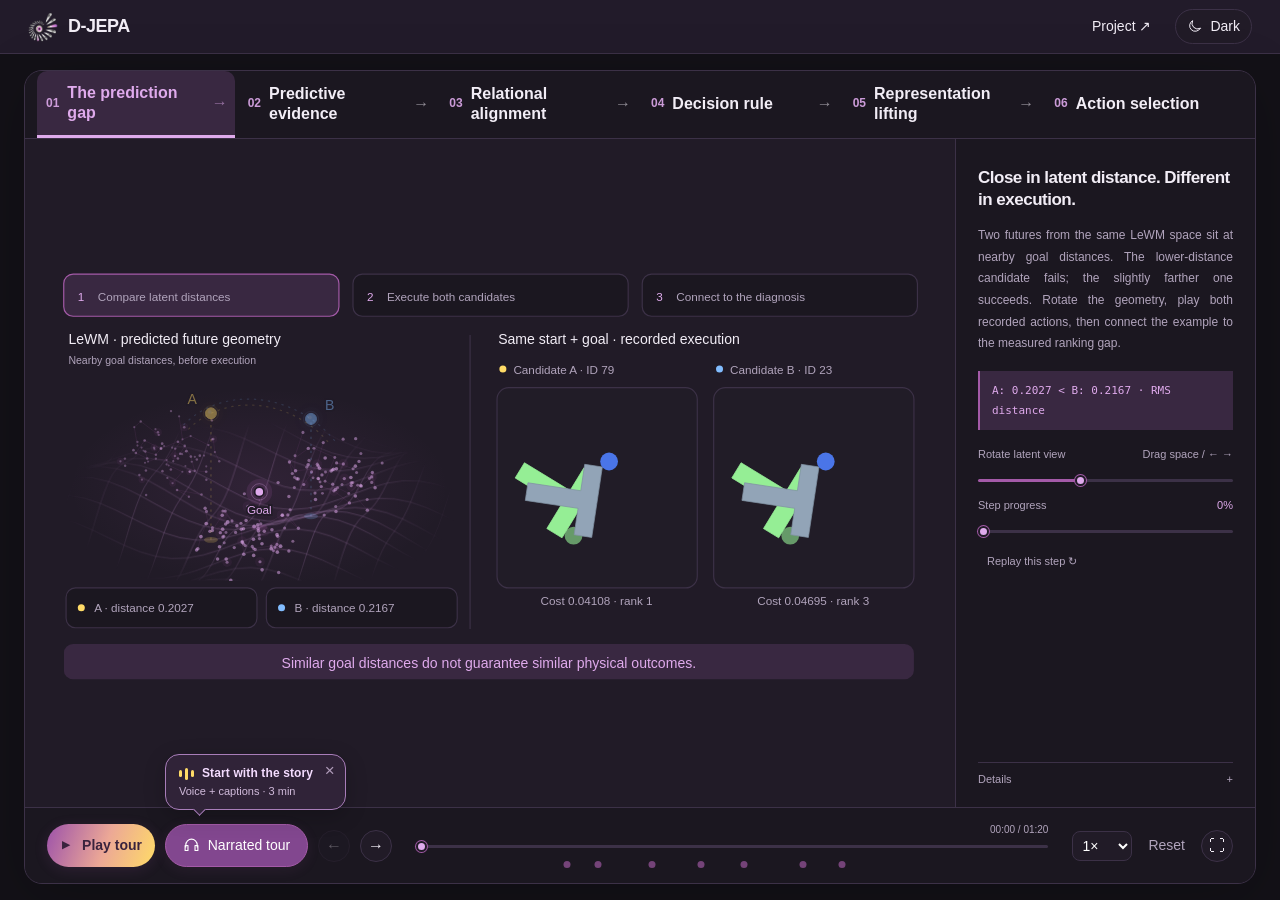
==== commit 00d575b2: "style(site): improve phone portrait layouts" ====
--- a/docs/explainer.html
+++ b/docs/explainer.html
@@ -15,6 +15,7 @@
   <title>Inside D-JEPA · An interactive explainer</title>
   <script>try { document.documentElement.dataset.theme = localStorage.getItem('djepa-theme') === 'light' ? 'light' : 'dark'; } catch (_) {}</script>
   <script type="module" src="static/js/explainer.js"></script>
+  <link rel="stylesheet" href="static/css/mobile-portrait.css" media="(max-width: 767px) and (orientation: portrait) and (hover: none) and (pointer: coarse)">
 </head>
 <body>
   <a class="skip-link" href="#explorer">Skip to interactive diagram</a>
--- a/docs/static/css/mobile-portrait.css
+++ b/docs/static/css/mobile-portrait.css
@@ -0,0 +1,124 @@
+/* Touch-phone portrait overrides only. Desktop and landscape styles stay intact. */
+@media (max-width: 767px) and (orientation: portrait) and (hover: none) and (pointer: coarse) {
+  html { scroll-padding-top: 132px; }
+  .container { width: calc(100% - 32px); }
+  .topbar { padding: 10px 16px 6px; gap: 4px 12px; }
+  .topbar #theme-toggle { min-height: 44px; }
+  .topbar nav { display: grid; grid-template-columns: repeat(3, minmax(0, 1fr)); gap: 0 8px; }
+  .topbar nav a { display: flex; align-items: center; justify-content: center; min-height: 44px; padding: 4px; }
+  .hero { padding-top: 40px; }
+  .hero-statement { font-size: 17px; margin-bottom: 24px; }
+  .hero-logo { width: min(100%, 430px); margin: 0 auto 24px; }
+  .hero h1 { font-size: clamp(22px, 5.5vw, 28px); white-space: normal; text-wrap: balance; line-height: 1.25; letter-spacing: .005em; word-spacing: .025em; }
+  .hero-authors { flex-wrap: wrap; justify-content: center; overflow: visible; gap: 8px 14px; font-size: 14px; margin-bottom: 16px; }
+  .hero-affiliations { font-size: 13px; line-height: 1.65; }
+  .hero-affiliations p + p { margin-top: 6px; }
+  .hero-description { font-size: 15px; max-width: 36ch; }
+  .hero-description span { display: inline; }
+  .resource-links { display: grid; grid-template-columns: repeat(2, minmax(0, 1fr)); gap: 10px; margin-bottom: 24px; }
+  .resource-links > .guide-anchor--entry { grid-column: 1 / -1; justify-self: center; margin-bottom: 66px; }
+  .resource-links > .button { min-width: 0; justify-content: center; }
+  .button { min-height: 44px; padding: 10px 12px; }
+  .guide-anchor--entry .tour-guide--entry { left: 50%; transform: translateX(-50%); }
+  .guide-dismiss { width: 36px; height: 36px; top: 0; right: 0; }
+  .tour-guide { padding-right: 39px; }
+  .hero-rule { margin-top: 36px; }
+  .section { padding-block: 48px; }
+  .section-heading { margin-bottom: 24px; }
+  .section-heading h2 { font-size: 24px; line-height: 1.25; text-wrap: balance; }
+  .section-heading > p, .problem-grid p, .method-card p, .protocol-note p,
+  .diagnostic-evidence figcaption, .evidence-pair figcaption, .coverage-plates figcaption,
+  .figure-notes, .reproduce-grid p, .demo-panel > p,
+  .inspector-copy #detail-description, .technical-note p {
+    text-align: left; text-align-last: auto; hyphens: none;
+  }
+  .problem-copy, .insight, .method-card { padding: 20px; }
+  .problem-grid, .method-grid, .reproduce-grid, .evidence-pair { min-width: 0; gap: 16px; }
+  .demo-tabs { flex-wrap: nowrap; overflow-x: auto; gap: 8px; padding: 4px 2px 10px; margin-bottom: 10px; scroll-snap-type: x proximity; }
+  .demo-tabs button { flex: 0 0 auto; min-height: 44px; white-space: nowrap; scroll-snap-align: start; }
+  .demo-panel { padding: 14px; border-radius: 16px; }
+  .demo-panel video { max-height: 55svh; object-fit: contain; }
+  .demo-panel > a { display: inline-flex; min-height: 44px; align-items: center; }
+  .video-play { min-height: 52px; white-space: nowrap; font-size: 14px; padding-inline: 16px; }
+  .diagnostic-plot-frame { padding: 16px 10px; border-radius: 16px; }
+  .diagnostic-panel-grid { gap: 24px 10px; width: 100%; }
+  .diagnostic-evidence .diagnostic-panel > figcaption { font-size: 14px; margin-top: 12px; }
+  .metric-strip article { padding: 20px; }
+  .metric-value { font-size: 28px; }
+  .figure-strip { gap: 24px 16px; }
+  .figure-strip figcaption { line-height: 1.5; }
+  .table-scroll { max-width: 100%; overscroll-behavior-x: contain; }
+  .explainer-entry { padding: 16px; gap: 12px; }
+  .explainer-entry-arrow { font-size: 20px; }
+  .code-heading { padding: 8px 12px; gap: 8px; }
+  .code-heading button { min-height: 44px; min-width: 52px; }
+  pre { padding: 14px; }
+  .footer-links { gap: 6px 20px; }
+  .footer-links a, .footer-bottom a { display: inline-flex; align-items: center; min-height: 44px; }
+  .evidence-dialog { width: calc(100% - 20px); max-height: calc(100dvh - 24px); border-radius: 16px; }
+  .evidence-dialog header { gap: 12px; padding: 12px 14px; }
+  .evidence-dialog h2 { font-size: 18px; }
+  .evidence-close { width: 44px; height: 44px; }
+  .evidence-body { padding: 16px; }
+  .evidence-grid { grid-template-columns: minmax(0, 1fr); }
+  .evidence-card { min-width: 0; }
+  #release-dialog { max-height: calc(100dvh - 24px); overflow-y: auto; padding: 22px; }
+
+  /* Explainer: reachable controls, complete chapter list, locally scrollable detail. */
+  .explainer-header { min-height: 60px; height: auto; padding: 8px 12px; gap: 12px; }
+  .explainer-header nav { display: flex; margin-left: auto; }
+  .explainer-header nav a { display: flex; min-height: 44px; align-items: center; }
+  .explainer-header .theme-toggle { min-height: 44px; margin-left: 0; padding-inline: 10px; }
+  .explainer-header + main { height: auto; min-height: 0; padding: 10px 8px 20px; }
+  .workbench { height: auto; grid-template-columns: minmax(0, 1fr); grid-template-rows: auto auto auto; overflow: visible; border-radius: 14px; }
+  .chapter-tabs { grid-row: 1; display: grid; grid-template-columns: repeat(2, minmax(0, 1fr)); gap: 3px; padding: 6px; overflow: visible; border-radius: 14px 14px 0 0; }
+  .chapter-tabs button, .chapter-tabs button:last-child { display: grid; grid-template-columns: 20px minmax(0, 1fr); min-width: 0; min-height: 46px; padding: 6px; gap: 4px; font-size: 13px; line-height: 1.3; border-radius: 8px; text-align: left; }
+  .chapter-tabs button > span { display: inline; font-size: 10px; }
+  .chapter-tabs button i { display: none; }
+  .playback { grid-row: 2; display: grid; grid-template-columns: repeat(6, minmax(0, 1fr)); gap: 6px; min-height: 0; padding: 8px; position: sticky; top: 0; bottom: auto; z-index: 5; border-bottom: 1px solid var(--line); }
+  .playback #play { grid-column: 1 / 4; grid-row: 1; align-self: start; }
+  .playback > .guide-anchor { grid-column: 4 / 7; grid-row: 1; min-width: 0; flex-direction: column; align-self: start; }
+  .playback .play-button, .playback .narration-button { min-width: 0; width: 100%; min-height: 44px; padding: 8px; font-size: 13px; gap: 6px; }
+  .playback #previous { grid-column: 1; grid-row: 2; }
+  .playback #next { grid-column: 2; grid-row: 2; }
+  .playback .icon-button { min-width: 0; width: 100%; height: 44px; border-radius: 12px; }
+  .playback .speed-label { grid-column: 3 / 5; grid-row: 2; }
+  .playback .speed-label select { width: 100%; height: 44px; font-size: 16px; padding: 4px 10px; }
+  .playback #reset { display: block; grid-column: 5 / 7; grid-row: 2; min-height: 44px; font-size: 13px; }
+  .playback .timeline { grid-column: 1 / -1; grid-row: 3; width: 100%; min-width: 0; margin: 0; }
+  .playback #tour-seek { height: 28px; }
+  .playback .timeline-markers { display: none; }
+  .playback .tour-guide--narration { position: relative; inset: auto; width: 100%; max-width: none; margin-top: 8px; padding: 8px 34px 8px 10px; font-size: 11px; }
+  .playback .tour-guide--narration::before { display: none; }
+  .stage-layout { grid-row: 3; min-width: 0; }
+  .stage-canvas { height: 340px; padding-inline: 8px; grid-template-rows: minmax(0, 1fr) auto; }
+  #diagram-viewport { min-width: 0; overflow-x: auto; overflow-y: hidden; justify-content: flex-start; overscroll-behavior-x: contain; scrollbar-width: thin; scrollbar-color: var(--purple) var(--surface); }
+  #diagram-viewport:not(.recorded) #detail-visual { min-width: 600px; }
+  #diagram-viewport.recorded #detail-visual { min-width: 0; width: 100%; }
+  .candidate-controls { flex-wrap: wrap; gap: 6px; padding-block: 6px; }
+  .candidate-controls button { min-width: 40px; height: 40px; }
+  .inspector { padding: 20px 16px; border-radius: 0 0 14px 14px; }
+  .inspector #detail-title { font-size: 20px; margin: 0 0 12px; }
+  .inspector-copy #detail-description { font-size: 14px; line-height: 1.7; }
+  .technical-note p { font-size: 13px; }
+  .inspector button, .stage-options select, .technical-note summary { min-height: 44px; }
+  .inspector input[type=range] { height: 32px; }
+  .formula { font-size: 12px; overflow-wrap: anywhere; }
+  .model-map-toolbar { padding: 0 4px 8px; }
+  .model-map-tabs { width: 100%; }
+  .model-map-tabs button, #model-map-close { min-height: 44px; }
+  .model-map-canvas { overflow: auto; }
+  .narrating .explainer-header { position: sticky; top: 0; z-index: 8; grid-template-columns: minmax(0, 1fr) 44px auto; min-height: 0; padding: 8px 12px; }
+  .narrating .explainer-header nav { display: none; }
+  .narrating .narration-caption { min-height: 0; padding-block: 8px; text-align: left; }
+  .narrating .narration-caption #narration-subtitle { font-size: 17px; line-height: 1.45; }
+  .narration-exit { width: 44px; height: 44px; }
+  .narrating .playback { position: static; }
+  .narrating .playback #narration-mute { grid-column: 1 / 3; grid-row: 2; min-height: 44px; }
+  .narrating .playback .narration-mute span { display: inline; }
+  #supervision-panel, #validation-dialog { width: calc(100% - 20px); max-height: calc(100dvh - 24px); padding: 48px 18px 22px; overflow-y: auto; }
+  .dialog-close { width: 44px; height: 44px; top: 6px; right: 6px; }
+  dialog h2 { font-size: 21px; }
+  .training-flow { flex-direction: column; align-items: stretch; gap: 8px; }
+  .training-flow i { text-align: center; transform: rotate(90deg); }
+}
